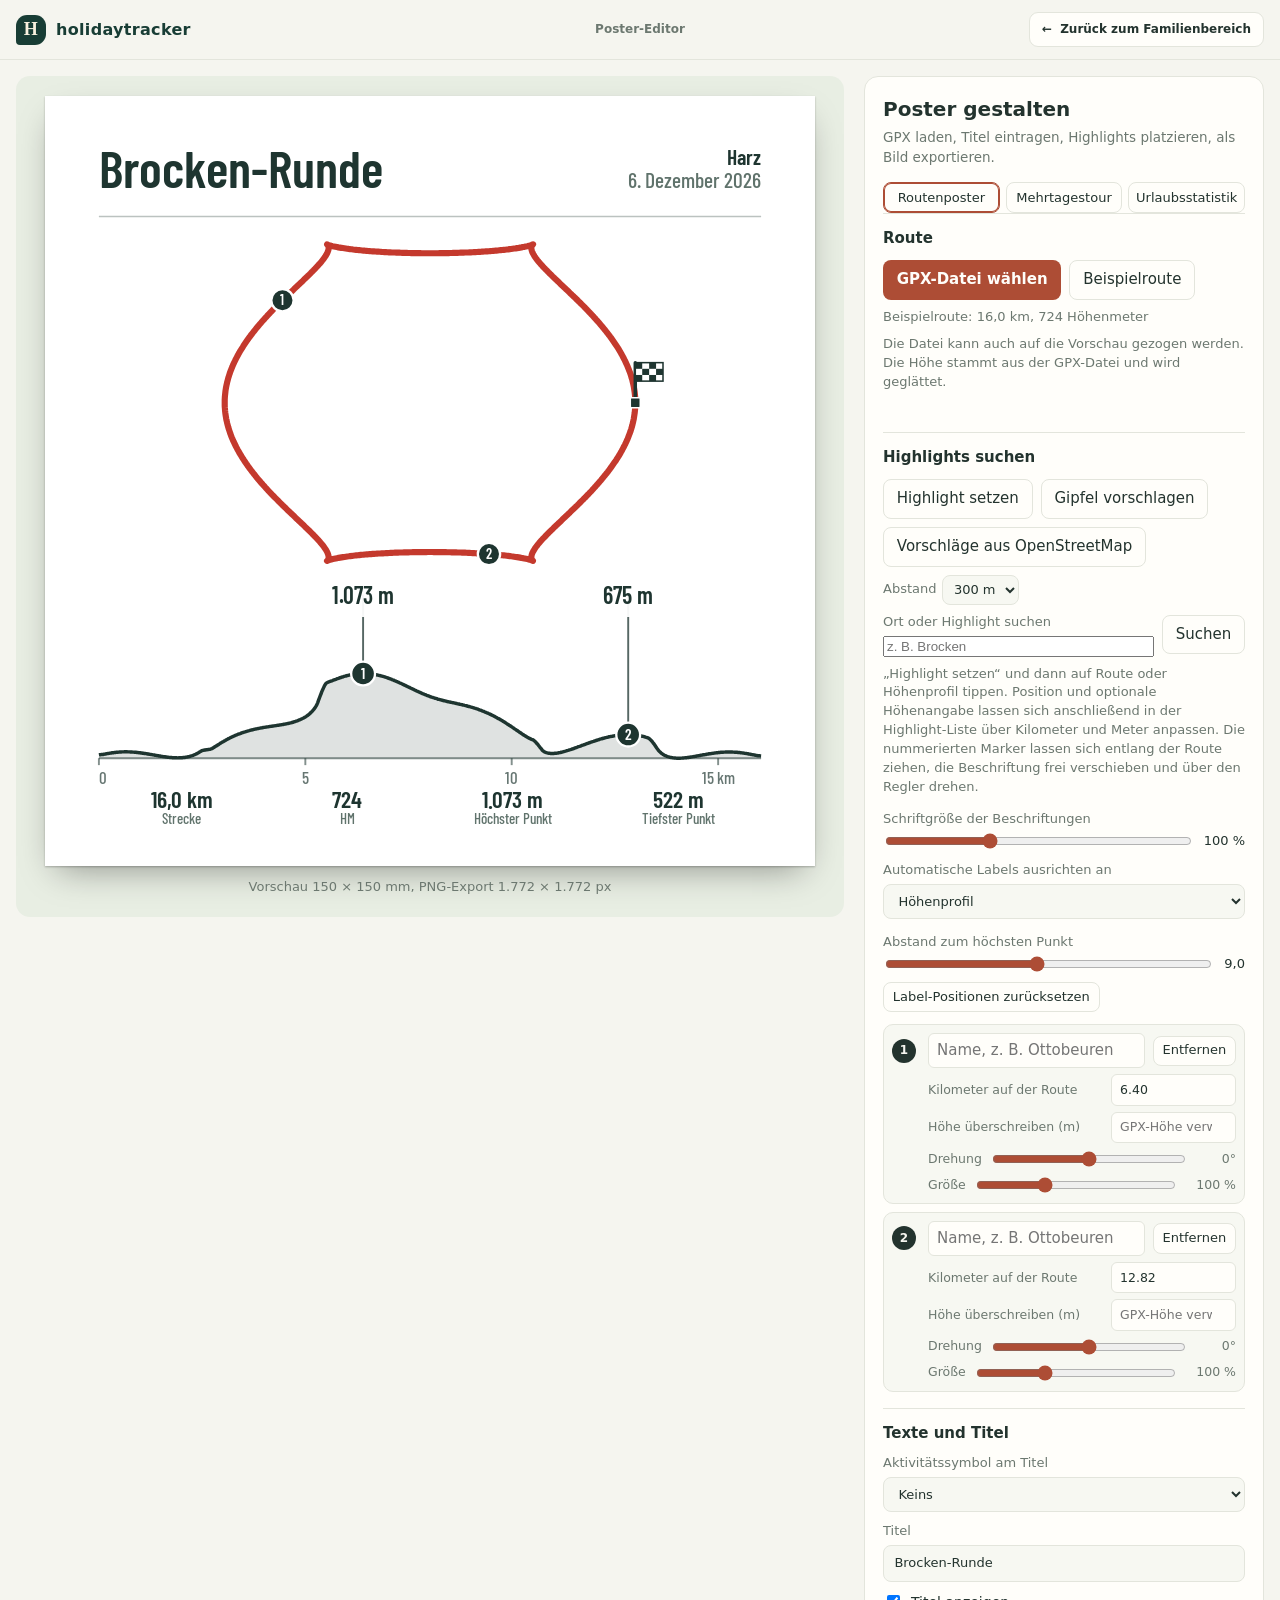
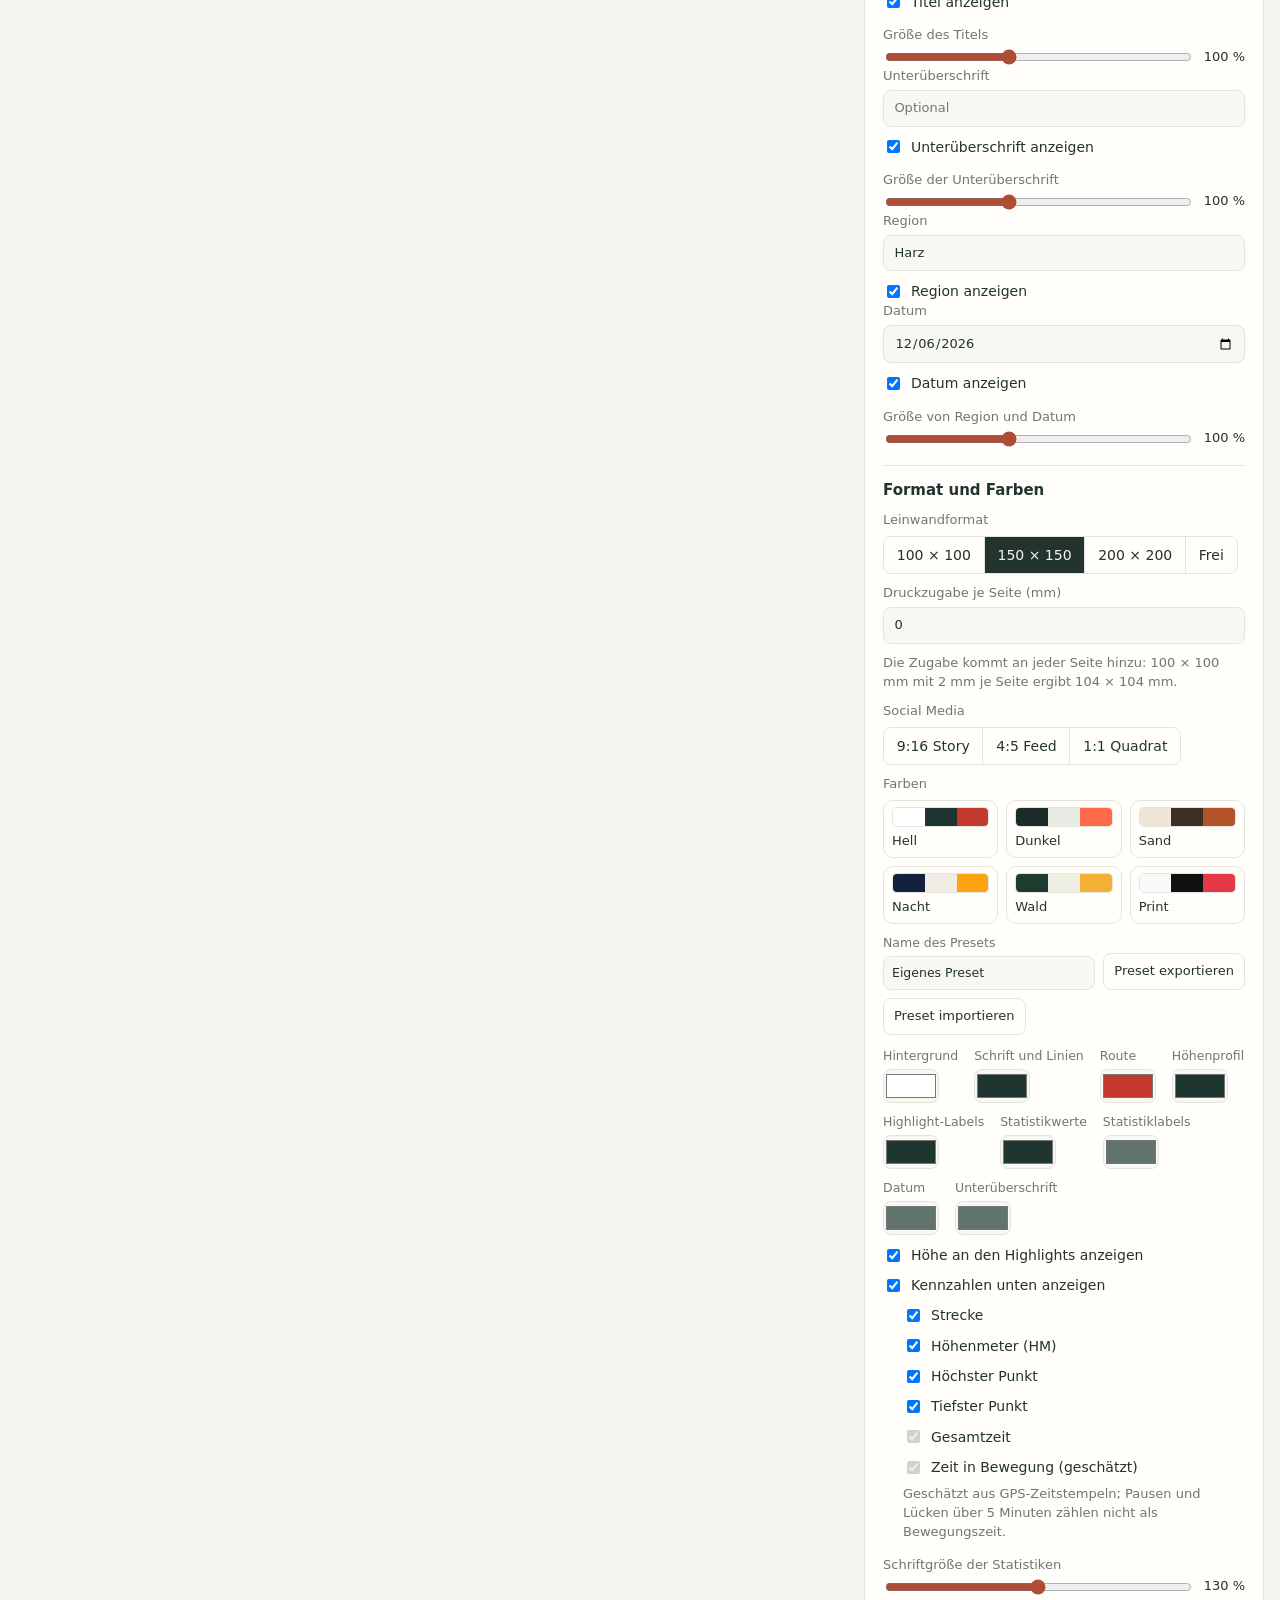
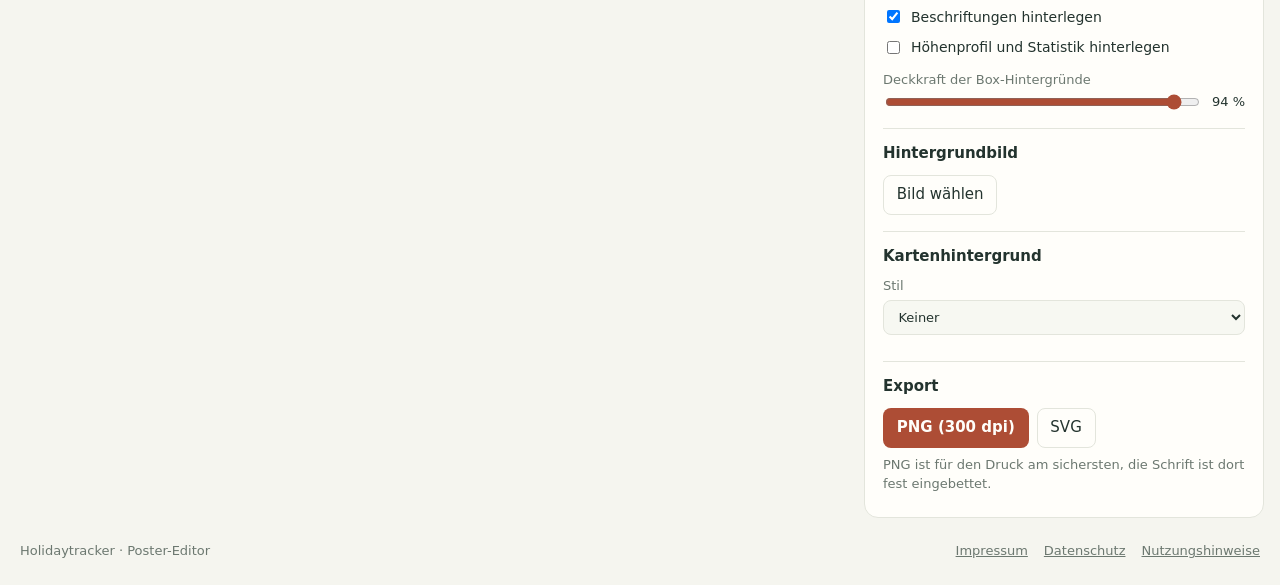
==== site/poster.html @ 9213a972 "Initial commit" ====
<!doctype html>
<html lang="de">
<head>
<meta charset="utf-8">
<meta name="viewport" content="width=device-width, initial-scale=1, viewport-fit=cover">
<title>Holidaytracker · Poster-Editor</title>
<link rel="manifest" href="manifest.webmanifest">
<meta name="theme-color" content="#f5f5ef">
<link rel="icon" href="web-icons/icon-192.png">
<link rel="apple-touch-icon" href="web-icons/apple-touch-icon.png">
<meta name="apple-mobile-web-app-capable" content="yes">
<meta name="mobile-web-app-capable" content="yes">
<meta name="apple-mobile-web-app-title" content="Holidaytracker">
<link rel="stylesheet" href="css/style.css?v=2026102111">
</head>
<body>
<header class="editor-topbar">
  <a class="editor-brand" href="./" aria-label="Holidaytracker-Startseite">
    <span class="editor-brand-mark" aria-hidden="true">H</span><span>holidaytracker</span>
  </a>
  <span class="editor-tool-name">Poster-Editor</span>
  <a class="editor-back" href="./"><span aria-hidden="true">←</span> Zurück zum Familienbereich</a>
</header>
<div class="app">
  <section class="stage" id="stage" aria-label="Vorschau">
    <div class="poster-wrap">
      <svg id="poster" viewBox="0 0 100 100" xmlns="http://www.w3.org/2000/svg" role="img" aria-label="Poster-Vorschau"></svg>
    </div>
    <p class="caption" id="caption"></p>
  </section>

  <aside class="panel">
    <h1>Poster gestalten</h1>
    <p class="lead" id="lead">GPX laden, Titel eintragen, Highlights platzieren, als Bild exportieren.</p>
    <div class="mode-tabs" role="group" aria-label="Posterart">
      <button class="btn" id="routeMode" type="button" aria-pressed="true">Routenposter</button>
      <button class="btn" id="stagesMode" type="button" aria-pressed="false">Mehrtagestour</button>
      <button class="btn" id="vacationMode" type="button" aria-pressed="false">Urlaubsstatistik</button>
    </div>

    <div class="group" id="routeGroup">
      <h2>Route</h2>
      <div class="row">
        <label class="btn primary" for="file">GPX-Datei wählen</label>
        <input type="file" id="file" hidden>
        <button class="btn" id="demo" type="button">Beispielroute</button>
      </div>
      <p id="tinfo"></p>
      <p class="hint">Die Datei kann auch auf die Vorschau gezogen werden. Die Höhe stammt aus der GPX-Datei und wird geglättet.</p>
      <p id="msg" role="status" aria-live="polite"></p>
    </div>

    <div class="group" id="tracksGroup" hidden>
      <h2 id="tracksHeading">Etappen</h2>
      <div class="row">
        <label class="btn primary" id="vacationFilesLabel" for="vacationFiles">Etappen-GPX laden</label>
        <input type="file" id="vacationFiles" accept=".gpx,application/gpx+xml,application/xml,text/xml" multiple hidden>
        <button class="btn small" id="clearVacation" type="button">Alle entfernen</button>
      </div>
      <p class="hint" id="tracksHint">Je Wandertag eine GPX-Datei laden. Die Etappen werden zusammen dargestellt.</p>
      <p class="hint" id="vacationMsg" role="status" aria-live="polite"></p>
      <div id="vacationList"></div>
    </div>

    <div class="group" id="textGroup">
      <h2>Texte und Titel</h2>
      <label class="field">Aktivitätssymbol am Titel
        <select id="activityLogo"><option value="none">Keins</option><option value="hike">Wandern (hiking)</option><option value="run">Laufen (directions run)</option><option value="bike">Fahrrad (directions bike)</option><option value="kayak">Kajak (kayak)</option><option value="sup">Stand Up Paddle</option><option value="swim">Schwimmen (pool)</option></select>
      </label>
      <label class="field">Titel<input type="text" id="title" autocomplete="off" placeholder="z. B. Brocken"></label>
      <label class="check"><input type="checkbox" id="showTitle" checked> Titel anzeigen</label>
      <div class="slider"><label for="titleFontSize">Größe des Titels</label><input type="range" id="titleFontSize" min="60" max="160" step="5" value="100"><output id="titleFontSizeOut">100 %</output></div>
      <label class="field">Unterüberschrift<input type="text" id="subtitle" autocomplete="off" placeholder="Optional"></label>
      <label class="check"><input type="checkbox" id="showSubtitle" checked> Unterüberschrift anzeigen</label>
      <div class="slider"><label for="subtitleFontSize">Größe der Unterüberschrift</label><input type="range" id="subtitleFontSize" min="60" max="160" step="5" value="100"><output id="subtitleFontSizeOut">100 %</output></div>
      <label class="field" id="regionField">Region<input type="text" id="region" autocomplete="off" placeholder="z. B. Harz"></label>
      <label class="check"><input type="checkbox" id="showRegion" checked> Region anzeigen</label>
      <label class="field" id="dateField">Datum<input type="date" id="date"></label>
      <label class="check" id="showDateRow"><input type="checkbox" id="showDate" checked> Datum anzeigen</label>
      <div class="slider"><label for="metaFontSize">Größe von Region und Datum</label><input type="range" id="metaFontSize" min="60" max="160" step="5" value="100"><output id="metaFontSizeOut">100 %</output></div>
    </div>

    <div class="group" id="vacationGroup" hidden>
      <h2 id="vacationHeading">Statistik</h2>
      <p class="label-line">Kennzahlen im Poster</p>
      <div class="vac-stat-options" id="vacationStatOptions">
        <div class="vac-stat-option" data-vac-stat-item="tours"><span class="vac-drag" draggable="true" title="Ziehen zum Sortieren" aria-label="Touren sortieren">⠿</span><label class="check"><input type="checkbox" data-vac-stat="tours" checked> Touren</label></div>
        <div class="vac-stat-option" data-vac-stat-item="ascent"><span class="vac-drag" draggable="true" title="Ziehen zum Sortieren" aria-label="Höhenmeter sortieren">⠿</span><label class="check"><input type="checkbox" data-vac-stat="ascent" checked> Höhenmeter</label></div>
        <div class="vac-stat-option" data-vac-stat-item="days"><span class="vac-drag" draggable="true" title="Ziehen zum Sortieren" aria-label="Wandertage sortieren">⠿</span><label class="check"><input type="checkbox" data-vac-stat="days" checked> Wandertage</label></div>
        <div class="vac-stat-option" data-vac-stat-item="longest"><span class="vac-drag" draggable="true" title="Ziehen zum Sortieren" aria-label="Längste Tour sortieren">⠿</span><label class="check"><input type="checkbox" data-vac-stat="longest" checked> Längste Tour</label></div>
        <div class="vac-stat-option" data-vac-stat-item="highest"><span class="vac-drag" draggable="true" title="Ziehen zum Sortieren" aria-label="Höchster Punkt sortieren">⠿</span><label class="check"><input type="checkbox" data-vac-stat="highest" checked> Höchster Punkt</label></div>
        <div class="vac-stat-option" data-vac-stat-item="average"><span class="vac-drag" draggable="true" title="Ziehen zum Sortieren" aria-label="Durchschnitt je Tour sortieren">⠿</span><label class="check"><input type="checkbox" data-vac-stat="average" checked> Ø je Tour</label></div>
        <div class="vac-stat-option" data-vac-stat-item="elapsed"><span class="vac-drag" draggable="true" title="Ziehen zum Sortieren" aria-label="Gesamtzeit sortieren">⠿</span><label class="check"><input type="checkbox" data-vac-stat="elapsed" checked> Gesamtzeit</label></div>
        <div class="vac-stat-option" data-vac-stat-item="moving"><span class="vac-drag" draggable="true" title="Ziehen zum Sortieren" aria-label="Bewegungszeit sortieren">⠿</span><label class="check"><input type="checkbox" data-vac-stat="moving" checked> Bewegungszeit</label></div>
      </div>
      <div class="slider">
        <label for="vacTextSize">Textgröße unterhalb der Linie</label>
        <input type="range" id="vacTextSize" min="70" max="160" step="5" value="100">
        <output id="vacTextSizeOut">100 %</output>
      </div>
      <div class="slider">
        <label for="vacLabelSize">Größe der Labels</label>
        <input type="range" id="vacLabelSize" min="70" max="160" step="5" value="100">
        <output id="vacLabelSizeOut">100 %</output>
      </div>
      <div class="slider">
        <label for="vacValueSize">Größe der Kilometerwerte über den Balken</label>
        <input type="range" id="vacValueSize" min="70" max="160" step="5" value="100">
        <output id="vacValueSizeOut">100 %</output>
      </div>
    </div>

    <div class="group" id="customizeGroup">
      <h2>Format und Farben</h2>
      <div id="printOptions">
        <p class="label-line" style="margin-top:0">Leinwandformat</p>
        <div class="seg fmtseg" role="group" aria-label="Leinwandgröße">
          <button type="button" data-fmt="c100" aria-pressed="false">100 × 100</button>
          <button type="button" data-fmt="c150" aria-pressed="true">150 × 150</button>
          <button type="button" data-fmt="c200" aria-pressed="false">200 × 200</button>
          <button type="button" data-fmt="custom" aria-pressed="false">Frei</button>
        </div>
        <div class="row" id="customSize" hidden>
          <label class="field" style="flex:1;margin:10px 0 0">Breite (mm)<input type="number" id="customWidth" min="50" max="1000" step="1" value="100"></label>
          <label class="field" style="flex:1;margin:10px 0 0">Höhe (mm)<input type="number" id="customHeight" min="50" max="1000" step="1" value="100"></label>
        </div>
        <label class="field" style="margin-top:10px">Druckzugabe je Seite (mm)<input type="number" id="printBleed" min="0" max="10" step="0.5" value="0"></label>
        <p class="hint">Die Zugabe kommt an jeder Seite hinzu: 100 × 100 mm mit 2 mm je Seite ergibt 104 × 104 mm.</p>
      </div>
      <p class="label-line">Social Media</p>
      <div class="seg fmtseg" role="group" aria-label="Social-Media-Format">
        <button type="button" data-fmt="story" aria-pressed="false">9:16 Story</button>
        <button type="button" data-fmt="feed" aria-pressed="false">4:5 Feed</button>
        <button type="button" data-fmt="sq" aria-pressed="false">1:1 Quadrat</button>
      </div>
      <p class="hint" id="fmtHint"></p>
      <label class="check" id="safeRow" hidden><input type="checkbox" id="optSafe" checked> App-Bereiche der Story einblenden</label>
      <p class="label-line">Farben</p>
      <div class="presets" id="presets" role="group" aria-label="Farbvorlagen"></div>
      <div class="preset-tools">
        <label class="color">Name des Presets<input type="text" id="presetName" value="Eigenes Preset" maxlength="40"></label>
        <button type="button" id="exportPreset">Preset exportieren</button>
        <button type="button" id="importPreset">Preset importieren</button>
        <input type="file" id="presetFile" accept=".json,application/json" hidden>
      </div>
      <p class="hint" id="presetHint" role="status" aria-live="polite"></p>
      <div class="colors">
        <label class="color">Hintergrund<input type="color" id="cBg"></label>
        <label class="color">Schrift und Linien<input type="color" id="cInk"></label>
        <label class="color"><span id="colorRouteLabel">Route</span><input type="color" id="cRoute"></label>
        <label class="color" id="colorStartFlagRow" hidden><span>Startflagge</span><input type="color" id="cStartFlag"></label>
        <label class="color" id="stageLegendColorRow" hidden>Etappenlegende<input type="color" id="cStageLegend"></label>
        <label class="color" id="colorProfileRow"><span>Höhenprofil</span><input type="color" id="cProfile"></label>
        <label class="color" id="colorHighlightRow"><span>Highlight-Labels</span><input type="color" id="cHighlight"></label>
        <label class="color">Statistikwerte<input type="color" id="cStatValue"></label>
        <label class="color">Statistiklabels<input type="color" id="cStatLabel"></label>
        <label class="color">Datum<input type="color" id="cDate"></label>
        <label class="color">Unterüberschrift<input type="color" id="cSubtitle"></label>
      </div>
      <label class="check" id="stageFlagsRow" hidden><input type="checkbox" id="showStageFlags" checked> Start- und Zielflaggen anzeigen</label>
      <div class="field" id="stageLegendRow" hidden><label for="stageLegendPosition">Legendenposition</label><select id="stageLegendPosition"><option value="none">Ausblenden</option><option value="top">Oben</option><option value="bottom">Unten</option><option value="left">Links</option><option value="right">Rechts</option></select></div>
      <div class="slider" id="stageLegendSizeRow" hidden><label for="stageLegendFontSize">Legendentextgröße</label><input type="range" id="stageLegendFontSize" min="70" max="160" step="5" value="100"><output id="stageLegendFontSizeOut">100 %</output></div>
      <label class="check" id="stageLegendBackgroundRow" hidden><input type="checkbox" id="stageLegendBackground" checked> Legendenbox anzeigen</label>
      <div class="slider" id="stageLegendOpacityRow" hidden><label for="stageLegendOpacity">Legendenbox-Deckkraft</label><input type="range" id="stageLegendOpacity" min="0" max="100" step="5" value="85"><output id="stageLegendOpacityOut">85 %</output></div>
      <p class="hint" id="contrastHint" style="color:var(--accent)"></p>
      <label class="check" id="optEleRow"><input type="checkbox" id="optEle" checked> Höhe an den Highlights anzeigen</label>
      <label class="check" id="optStatsRow"><input type="checkbox" id="optStats" checked> Kennzahlen unten anzeigen</label>
      <div id="statsOptions" style="margin-left:20px">
        <label class="check"><input type="checkbox" data-stat="distance" checked> Strecke</label>
        <label class="check"><input type="checkbox" data-stat="ascent" checked> Höhenmeter (HM)</label>
        <label class="check"><input type="checkbox" data-stat="max" checked> Höchster Punkt</label>
        <label class="check"><input type="checkbox" data-stat="min" checked> Tiefster Punkt</label>
        <label class="check"><input type="checkbox" data-stat="elapsed" checked> Gesamtzeit</label>
        <label class="check"><input type="checkbox" data-stat="moving" checked> Zeit in Bewegung (geschätzt)</label>
        <p class="hint">Geschätzt aus GPS-Zeitstempeln; Pausen und Lücken über 5 Minuten zählen nicht als Bewegungszeit.</p>
      </div>
      <div class="slider">
        <label for="statsFont">Schriftgröße der Statistiken</label>
        <input type="range" id="statsFont" min="80" max="180" step="5" value="130">
        <output id="statsFontOut">130 %</output>
      </div>
      <label class="check" id="optPlatesRow"><input type="checkbox" id="optPlates" checked> Beschriftungen hinterlegen</label>
      <label class="check" id="profilePlateRow"><input type="checkbox" id="profilePlate"> Höhenprofil und Statistik hinterlegen</label>
      <div class="slider" id="plateOpacityRow">
        <label for="plateOpacity">Deckkraft der Box-Hintergründe</label>
        <input type="range" id="plateOpacity" min="0" max="100" step="1" value="94">
        <output id="plateOpacityOut">94 %</output>
      </div>
    </div>

    <div class="group" id="backgroundGroup">
      <h2>Hintergrundbild</h2>
      <div class="row">
        <label class="btn" for="bgFile">Bild wählen</label>
        <input type="file" id="bgFile" accept="image/*" hidden>
        <button class="btn small" id="bgRemove" type="button" hidden>Entfernen</button>
      </div>
      <div id="bgCtl" hidden>
        <div class="slider">
          <label for="bgT">Transparenz</label>
          <input type="range" id="bgT" min="0" max="95" value="65">
          <output id="bgTOut">65 %</output>
        </div>
        <div class="slider">
          <label for="bgS">Zoom</label>
          <input type="range" id="bgS" min="50" max="400" value="100">
          <output id="bgSOut">100 %</output>
        </div>
        <div class="row" style="margin-top:10px">
          <button class="btn" id="bgPos" type="button" aria-pressed="false">Bild positionieren</button>
          <button class="btn" id="bgFit" type="button">Einpassen</button>
          <button class="btn" id="bgCrop" type="button">Auf Format zuschneiden</button>
          <button class="btn" id="bgOrig" type="button" hidden>Original</button>
        </div>
        <p class="hint">Positionieren: Bild auf der Vorschau ziehen, mit Mausrad oder Zoom-Regler skalieren. „Einpassen“ füllt das Format, „Zuschneiden“ behält nur den sichtbaren Ausschnitt.</p>
      </div>
    </div>

    <div class="group" id="mapGroup">
      <h2>Kartenhintergrund</h2>
      <label class="field">Stil
        <select id="mapStyle">
          <option value="none">Keiner</option>
          <option value="topo">Topo (OpenTopoMap)</option>
          <option value="osm">Standard (OpenStreetMap)</option>
          <option value="custom">Eigene Kachel-URL …</option>
        </select>
      </label>
      <div id="mapCtl" hidden>
        <div class="row" style="margin:8px 0">
          <button class="btn small" id="mapPos" type="button" aria-pressed="false">Karte positionieren</button>
          <button class="btn small" id="mapFit" type="button">Ansicht zurücksetzen</button>
        </div>
        <div class="slider">
          <label for="mapZoom">Kartenzoom</label>
          <input type="range" id="mapZoom" min="65" max="250" step="1" value="100">
          <output id="mapZoomOut">100 %</output>
        </div>
        <p class="hint">Im Poster ziehen, um Karte und Route zu verschieben. Mausrad oder Zoomregler ändert den Ausschnitt.</p>
        <div id="mapCustom" hidden>
          <label class="field">Kachel-URL<input type="text" id="mapUrl" placeholder="https://…/{z}/{x}/{y}.png" autocomplete="off"></label>
          <label class="field">Quellenangabe<input type="text" id="mapAttrText" placeholder="© Anbieter, © OpenStreetMap-Mitwirkende" autocomplete="off"></label>
        </div>
        <div class="slider">
          <label for="mapOp">Deckkraft</label>
          <input type="range" id="mapOp" min="10" max="100" value="70">
          <output id="mapOpOut">70 %</output>
        </div>
        <label class="check"><input type="checkbox" id="mapGray"> Graustufen</label>
        <label class="field" style="margin-top:10px">Ausdehnung
          <select id="mapExt"><option value="box">Nur Kartenbereich</option><option value="all">Ganzes Poster</option></select>
        </label>
        <label class="check"><input type="checkbox" id="mapAttr" checked> Quellenangabe auf dem Poster</label>
        <p class="hint" id="mapAttrHint"></p>
        <p class="hint" id="mapStatus"></p>
      </div>
    </div>

    <div class="group" id="highlightsGroup">
      <h2>Highlights suchen</h2>
      <div class="row">
        <button class="btn" id="addHl" type="button" aria-pressed="false">Highlight setzen</button>
        <button class="btn" id="peaks" type="button">Gipfel vorschlagen</button>
      </div>
      <div class="row" style="margin-top:8px">
        <button class="btn" id="osm" type="button">Vorschläge aus OpenStreetMap</button>
        <label class="inline">Abstand
          <select id="osmR"><option value="100">100 m</option><option value="200">200 m</option><option value="300" selected>300 m</option><option value="500">500 m</option></select>
        </label>
      </div>
      <div class="row" style="margin-top:8px">
        <label class="field" style="flex:1;margin:0">Ort oder Highlight suchen
          <input type="search" id="osmSearch" placeholder="z. B. Brocken" autocomplete="off">
        </label>
        <button class="btn" id="osmSearchBtn" type="button">Suchen</button>
      </div>
      <div id="osmbox" hidden>
        <div id="osmlist"></div>
        <button class="btn primary small" id="osmAdd" type="button" style="margin-top:8px">Auswahl übernehmen</button>
      </div>
      <p class="hint">„Highlight setzen“ und dann auf Route oder Höhenprofil tippen. Position und optionale Höhenangabe lassen sich anschließend in der Highlight-Liste über Kilometer und Meter anpassen. Die nummerierten Marker lassen sich entlang der Route ziehen, die Beschriftung frei verschieben und über den Regler drehen.</p>
      <div class="slider">
        <label for="hlFont">Schriftgröße der Beschriftungen</label>
        <input type="range" id="hlFont" min="70" max="160" step="5" value="100">
        <output id="hlFontOut">100 %</output>
      </div>
      <label class="field" style="margin-top:10px">Automatische Labels ausrichten an
        <select id="labelMode"><option value="profile">Höhenprofil</option><option value="route">Route</option></select>
      </label>
      <div class="slider">
        <label for="gap" id="gapLabel">Abstand zum höchsten Punkt</label>
        <input type="range" id="gap" min="3" max="16" step="0.5" value="9">
        <output id="gapOut">9,0</output>
      </div>
      <p class="hint" id="ovl" style="color:var(--accent)"></p>
      <button class="btn small" id="resetPos" type="button">Label-Positionen zurücksetzen</button>
      <div id="hlist"></div>
    </div>

    <div class="group" id="exportGroup">
      <h2>Export</h2>
      <div class="row">
        <button class="btn primary" id="expPng" type="button">PNG (300 dpi)</button>
        <button class="btn" id="expSvg" type="button">SVG</button>
        <button class="btn" id="shareBtn" type="button" hidden>Teilen …</button>
      </div>
      <p class="hint">PNG ist für den Druck am sichersten, die Schrift ist dort fest eingebettet.</p>
    </div>
  </aside>
</div>
<footer class="site-footer">
  <span>Holidaytracker · Poster-Editor</span>
  <nav aria-label="Rechtliche Informationen">
    <a href="impressum.html">Impressum</a>
    <a href="datenschutz.html">Datenschutz</a>
    <a href="nutzung.html">Nutzungshinweise</a>
  </nav>
</footer>















<script src="js/00-fonts.js?v=20261020081610"></script>
<script src="js/10-core.js?v=20261020081610"></script>
<script src="js/20-track.js?v=20261020081610"></script>
<script src="js/30-geometry.js?v=20261020081610"></script>
<script src="js/31-render.js?v=20261020081610"></script>
<script src="js/40-highlights.js?v=20261020081610"></script>
<script src="js/50-osm.js?v=2026102114"></script>
<script src="js/55-vacation.js?v=2026102111"></script>
<script src="js/56-vacation-source.js?v=2"></script>
<script src="js/60-background.js?v=20261020081610"></script>
<script src="js/61-map.js?v=20261020081610"></script>
<script src="js/70-interaction.js?v=2026102111"></script>
<script src="js/80-controls.js?v=20261020081610"></script>
<script src="js/90-export.js?v=20261020081610"></script>
<script src="js/98-start.js?v=20261020081610"></script>
<script src="js/99-pwa.js?v=20261020081610"></script>
</body>
</html>
---- site/css/style.css ----
:root{
  --bg:#f2f4f0; --panel:#ffffff; --line:#d6dcd3; --text:#1b2a26; --muted:#5b6a64;
  --accent:#b8321f; --on-accent:#ffffff; --stage:#dfe4dc; --field:#f6f8f4;
  color-scheme: light dark;
  box-sizing:border-box;
  padding-top:env(safe-area-inset-top,0px);
  padding-bottom:env(safe-area-inset-bottom,0px);
}
@media (prefers-color-scheme: dark){
  :root:not([data-theme="light"]){
    --bg:#0f1715; --panel:#18221f; --line:#2b3a35; --text:#e3eae5; --muted:#8fa19a;
    --accent:#ff6b4a; --on-accent:#1c0d08; --stage:#0b1210; --field:#111a17;
  }
}
:root[data-theme="dark"]{
  --bg:#0f1715; --panel:#18221f; --line:#2b3a35; --text:#e3eae5; --muted:#8fa19a;
  --accent:#ff6b4a; --on-accent:#1c0d08; --stage:#0b1210; --field:#111a17;
}
html{scroll-padding-top:env(safe-area-inset-top,0px);height:100%}
*,*::before,*::after{box-sizing:inherit}
body{margin:0;background:var(--bg);color:var(--text);font:15px/1.45 system-ui,-apple-system,"Segoe UI",Roboto,sans-serif;min-height:100%}

.app{display:grid;grid-template-columns:minmax(0,1fr) 400px;gap:20px;padding:16px;max-width:1280px;margin:0 auto}
.stage{position:sticky;top:16px;align-self:start;background:var(--stage);border-radius:14px;padding:20px;display:flex;flex-direction:column;align-items:center;gap:12px}
.poster-wrap{--ratio:1;width:min(100%, calc((100vh - 130px) * var(--ratio)));aspect-ratio:var(--ratio)}
#poster{display:block;width:100%;height:100%;box-shadow:0 1px 2px rgba(0,0,0,.25),0 14px 34px -12px rgba(0,0,0,.4)}
#poster.adding{cursor:crosshair}
#poster [data-drag]{cursor:grab;touch-action:none;pointer-events:all}
#poster.dragging [data-drag]{cursor:grabbing}
.caption{margin:0;color:var(--muted);font-size:13px;text-align:center}
.site-footer{max-width:1280px;margin:0 auto;padding:8px 20px 24px;display:flex;justify-content:space-between;gap:12px;flex-wrap:wrap;color:var(--muted);font-size:13px}
.site-footer nav{display:flex;gap:16px;flex-wrap:wrap}
.site-footer a{color:inherit}
.stage.drop{outline:2px dashed var(--accent);outline-offset:-8px}

.panel{display:flex;flex-direction:column;background:var(--panel);border:1px solid var(--line);border-radius:14px;padding:18px 18px 8px}
.panel>.group{order:5}
.panel>#routeGroup{order:1}
.panel>#tracksGroup{order:2}
.panel>#highlightsGroup{order:3}
.panel>#textGroup{order:4}
.panel>#customizeGroup{order:5}
.panel>#vacationGroup{order:6}
.panel>#backgroundGroup{order:7}
.panel>#mapGroup{order:8}
.panel>#exportGroup{order:9}
.panel h1{font-size:20px;margin:0 0 4px;font-weight:650}
.panel .lead{margin:0 0 6px;color:var(--muted);font-size:13.5px}
.mode-tabs{display:grid;grid-template-columns:repeat(3,minmax(0,1fr));gap:6px;margin:8px 0 0}
.mode-tabs .btn{min-width:0;padding:.45rem .35rem;font-size:13px;line-height:1.2;white-space:normal}
.mode-tabs .btn[aria-pressed="true"]{border-color:var(--accent);box-shadow:inset 0 0 0 1px var(--accent)}
.group{border-top:1px solid var(--line);padding:14px 0 16px}
.group:first-of-type{border-top:0}
.group h2{font-size:15px;margin:0 0 10px;font-weight:650}
.row{display:flex;flex-wrap:wrap;gap:8px;align-items:center}
.field{display:flex;flex-direction:column;gap:4px;margin-bottom:10px;font-size:13px;color:var(--muted)}
.field input[type=text],.field input[type=date],.field input[type=number]{font:inherit;color:var(--text);background:var(--field);border:1px solid var(--line);border-radius:8px;padding:.5rem .65rem;width:100%;min-width:0}
.field input:focus-visible,.btn:focus-visible,.seg button:focus-visible,.hl-card input:focus-visible,input[type=range]:focus-visible{outline:2px solid var(--accent);outline-offset:2px}
.btn{font:inherit;color:var(--text);background:var(--panel);border:1px solid var(--line);border-radius:8px;padding:.5rem .8rem;cursor:pointer}
.btn:hover{border-color:var(--muted)}
.btn.primary{background:var(--accent);color:var(--on-accent);border-color:transparent;font-weight:600}
.btn[aria-pressed="true"]{border-color:var(--accent);box-shadow:inset 0 0 0 1px var(--accent)}
.btn.small{padding:.3rem .55rem;font-size:13px}
.seg{display:inline-flex;border:1px solid var(--line);border-radius:8px;overflow:hidden}
.seg button{font:inherit;font-size:14px;color:var(--text);background:var(--panel);border:0;padding:.5rem .8rem;cursor:pointer}
.seg button+button{border-left:1px solid var(--line)}
.seg button[aria-pressed="true"]{background:var(--text);color:var(--bg)}
.label-line{font-size:13px;color:var(--muted);margin:10px 0 6px}
.check{display:flex;gap:8px;align-items:center;font-size:14px;margin-top:10px}
.hint{color:var(--muted);font-size:13px;margin:8px 0 0}
#msg{min-height:1.3em;font-size:13px;color:var(--accent);margin:8px 0 0}
#tinfo{color:var(--muted);font-size:13px;margin:8px 0 0}

#hlist{display:flex;flex-direction:column;gap:8px;margin-top:12px}
#vacationList{display:flex;flex-direction:column;gap:7px;margin-top:10px}
.vac-stat-options{display:flex;flex-direction:column;gap:3px}
.vac-stat-option{display:grid;grid-template-columns:24px 1fr;align-items:center;border-radius:6px}
.vac-stat-option .check{margin-top:0}
.vac-drag{display:grid;place-items:center;height:28px;color:var(--muted);cursor:grab;user-select:none;touch-action:none}
.vac-drag:active{cursor:grabbing}
.vac-stat-option.drag-over{outline:1px dashed var(--accent);background:var(--field)}
.vac-stat-option.dragging{opacity:.45}
.vac-item{display:flex;flex-wrap:wrap;gap:8px;align-items:center;justify-content:space-between;border:1px solid var(--line);border-radius:9px;padding:7px 8px;background:var(--field)}
.vac-file{display:flex;gap:8px;align-items:flex-start;min-width:0;flex:1 1 auto;font-size:13px}
.vac-file input{margin-top:4px;accent-color:var(--accent)}
.vac-file-info{display:flex;flex-direction:column;min-width:0;overflow-wrap:anywhere}
.vac-file-info small{color:var(--muted);font-size:12px}
.vac-route-poster{white-space:nowrap}
.vac-stage-color{width:38px;height:30px;flex:0 0 38px;padding:2px;border:1px solid var(--line);border-radius:6px;background:var(--panel);cursor:pointer}
.vac-stage-name{box-sizing:border-box;width:110px;min-width:70px;flex:0 1 110px;padding:.4rem .5rem;border:1px solid var(--line);border-radius:6px;background:var(--panel);color:var(--text);font:inherit;font-size:12px}
.vac-stage-name:focus-visible{outline:2px solid var(--accent);outline-offset:1px}
.hl-card{display:grid;grid-template-columns:28px 1fr auto;gap:6px 8px;align-items:center;border:1px solid var(--line);border-radius:10px;padding:8px;background:var(--field)}
.badge{width:24px;height:24px;border-radius:50%;background:var(--text);color:var(--bg);display:grid;place-items:center;font-size:12px;font-weight:650}
.hl-card input[type=text]{font:inherit;color:var(--text);background:var(--panel);border:1px solid var(--line);border-radius:6px;padding:.35rem .5rem;min-width:0}
.hl-card .hl-number{grid-column:2 / 4;display:flex;align-items:center;justify-content:space-between;gap:8px;font-size:12.5px;color:var(--muted)}
.hl-card .hl-number input{box-sizing:border-box;width:125px;max-width:48%;font:inherit;color:var(--text);background:var(--panel);border:1px solid var(--line);border-radius:6px;padding:.35rem .5rem}
.hl-card .rot,.hl-card .size{grid-column:2 / 4;display:flex;gap:8px;align-items:center;font-size:12.5px;color:var(--muted)}
.hl-card .rot input,.hl-card .size input{flex:1;min-width:0;accent-color:var(--accent)}
.hl-card .rot output,.hl-card .size output{text-align:right;font-variant-numeric:tabular-nums}
.hl-card .rot output{width:3.2em}
.hl-card .size output{width:4em}


.inline{display:inline-flex;gap:6px;align-items:center;font-size:13px;color:var(--muted)}
.inline select{font:inherit;color:var(--text);background:var(--field);border:1px solid var(--line);border-radius:8px;padding:.35rem .4rem}
#osmbox{margin-top:10px}
#osmlist{max-height:260px;overflow:auto;border:1px solid var(--line);border-radius:10px;background:var(--field)}
.cand{display:flex;gap:8px;align-items:flex-start;padding:7px 9px;border-top:1px solid var(--line);cursor:pointer;font-size:14px}
.cand:first-child{border-top:0}
.cand span{display:flex;flex-direction:column;min-width:0}
.cand small{color:var(--muted);font-size:12px}

.slider{display:grid;grid-template-columns:1fr auto;gap:2px 10px;align-items:center;margin-top:14px;font-size:13px;color:var(--muted)}
.slider input{grid-column:1;accent-color:var(--accent);min-width:0}
.slider output{grid-column:2;font-variant-numeric:tabular-nums;color:var(--text)}
.slider label{grid-column:1 / 3}

.presets{display:grid;grid-template-columns:repeat(3,minmax(0,1fr));gap:8px}
.preset{font:inherit;font-size:13px;color:var(--text);background:var(--panel);border:1px solid var(--line);border-radius:10px;padding:6px 8px;cursor:pointer;display:flex;flex-direction:column;gap:5px;align-items:flex-start}
.preset[aria-pressed="true"]{border-color:var(--accent);box-shadow:inset 0 0 0 1px var(--accent)}
.preset .sw{display:flex;width:100%;height:20px;border-radius:5px;overflow:hidden;border:1px solid var(--line)}
.preset .sw i{flex:1}
.preset-tools{display:flex;align-items:flex-end;flex-wrap:wrap;gap:8px;margin-top:10px}
.preset-tools .color{flex:1 1 170px;min-width:150px}
.preset-tools .color input{box-sizing:border-box;width:100%;height:34px;padding:6px 8px;color:var(--text);font:inherit;cursor:text}
.preset-tools button{font:inherit;font-size:13px;color:var(--text);background:var(--panel);border:1px solid var(--line);border-radius:8px;padding:8px 10px;cursor:pointer}
#presetHint:empty{display:none}
.colors{display:flex;flex-wrap:wrap;gap:10px 16px;margin-top:12px}
.color{display:flex;flex-direction:column;gap:4px;font-size:12.5px;color:var(--muted)}
.color input{width:56px;height:34px;padding:0;border:1px solid var(--line);border-radius:8px;background:var(--field);cursor:pointer}

[hidden]{display:none !important}
#poster.posing{touch-action:none;cursor:move}
#poster.map-posing{touch-action:none;cursor:grab}
#poster.map-posing.dragging{cursor:grabbing}

.field select{font:inherit;color:var(--text);background:var(--field);border:1px solid var(--line);border-radius:8px;padding:.5rem .65rem;width:100%;min-width:0}
.field select:focus-visible{outline:2px solid var(--accent);outline-offset:2px}

@media (max-width: 860px){
  .app{grid-template-columns:minmax(0,1fr);padding:10px;gap:12px}
  .stage{top:env(safe-area-inset-top,0px);z-index:5;padding:10px;border-radius:12px}
  .poster-wrap{width:min(100%, calc(46vh * var(--ratio)))}
  .caption{font-size:12px}
}

#shareBtn[hidden]{display:none}

/* Holidaytracker editor shell */
:root,
:root:not([data-theme="light"]),
:root[data-theme="dark"]{
  --bg:#f5f5ef;--panel:#fffefa;--line:#e3e5dc;--text:#23332e;--muted:#6c7870;
  --accent:#ad4d35;--on-accent:#fffefa;--stage:#e8eee3;--field:#f7f8f2;
  color-scheme:light;
}
.editor-topbar{position:sticky;top:0;z-index:20;display:grid;grid-template-columns:1fr auto 1fr;align-items:center;gap:14px;max-width:1280px;margin:0 auto;padding:12px 16px;background:var(--bg);border-bottom:1px solid var(--line)}
.editor-brand{display:inline-flex;align-items:center;gap:10px;width:max-content;color:#183d35;text-decoration:none;font-size:16px;font-weight:700;letter-spacing:.02em}
.editor-brand-mark{display:grid;place-items:center;width:30px;height:30px;border-radius:11px 11px 11px 4px;background:#183d35;color:#f9f1df;font:600 18px Georgia,serif}
.editor-tool-name{color:var(--muted);font-size:12px;font-weight:600}
.editor-back{justify-self:end;display:inline-flex;align-items:center;gap:8px;padding:8px 12px;border:1px solid var(--line);border-radius:9px;background:var(--panel);color:var(--text);text-decoration:none;font-size:12px;font-weight:650;transition:border-color .15s,color .15s}
.editor-back:hover{border-color:var(--accent);color:var(--accent)}
.stage{top:76px}
@media(max-width:860px){.editor-topbar{grid-template-columns:1fr auto;padding:10px 12px}.editor-tool-name{display:none}.stage{top:60px}}
@media(max-width:420px){.editor-brand{font-size:14px}.editor-brand-mark{width:27px;height:27px}.editor-back{gap:5px;padding:7px 9px;font-size:11px}}
.vacation-card-actions a{text-decoration:none}
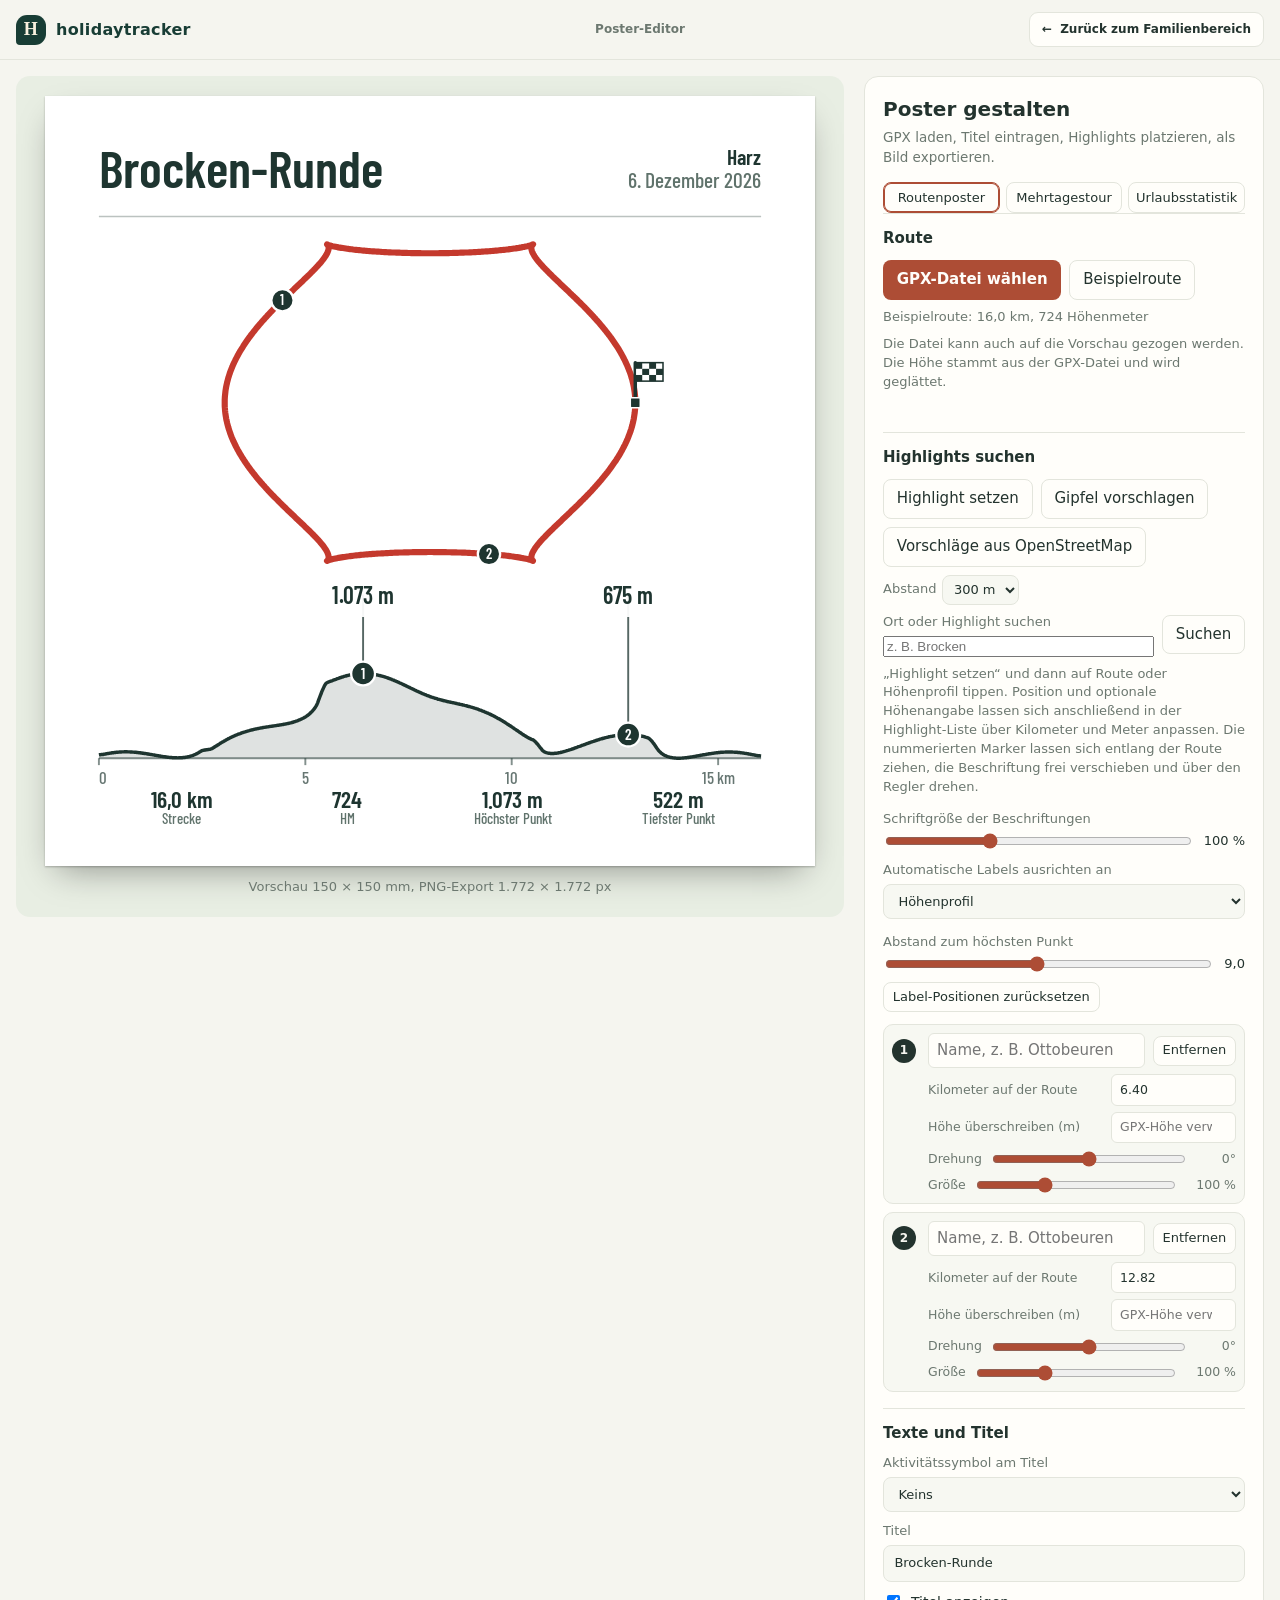
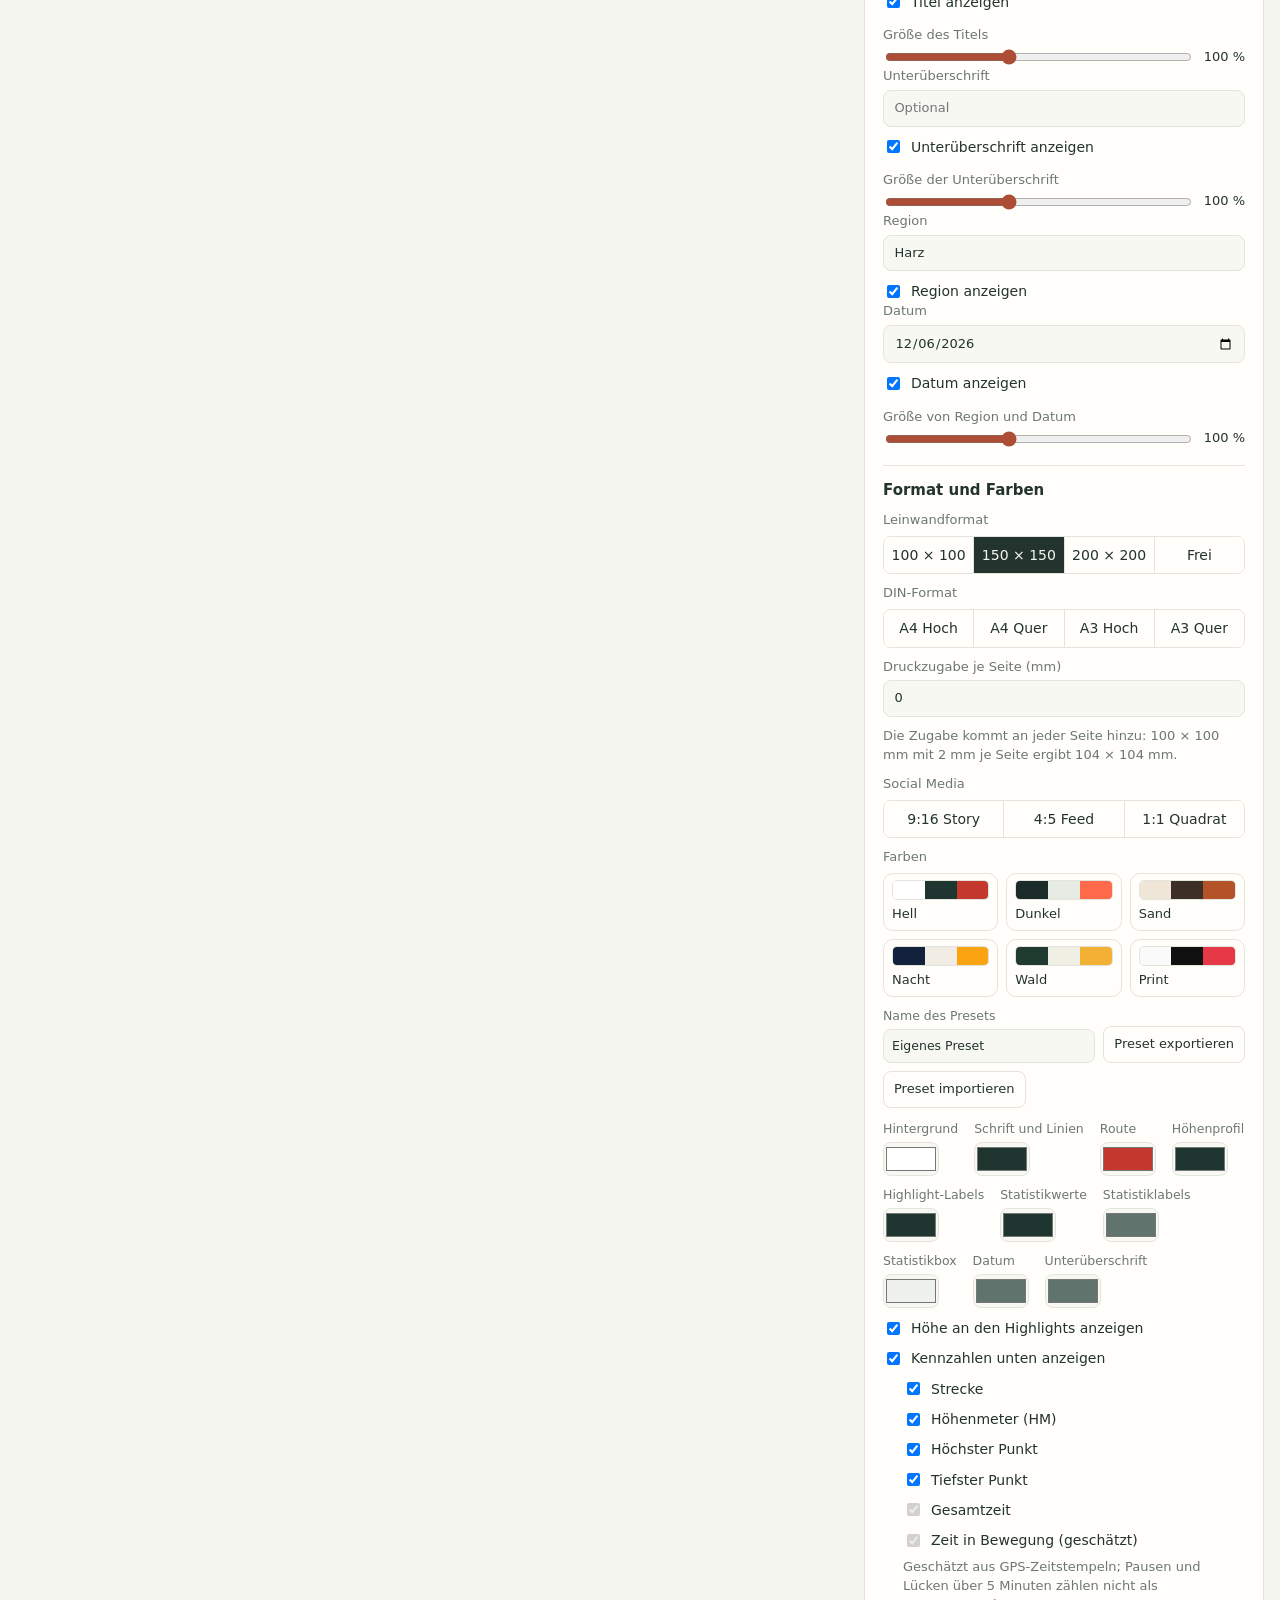
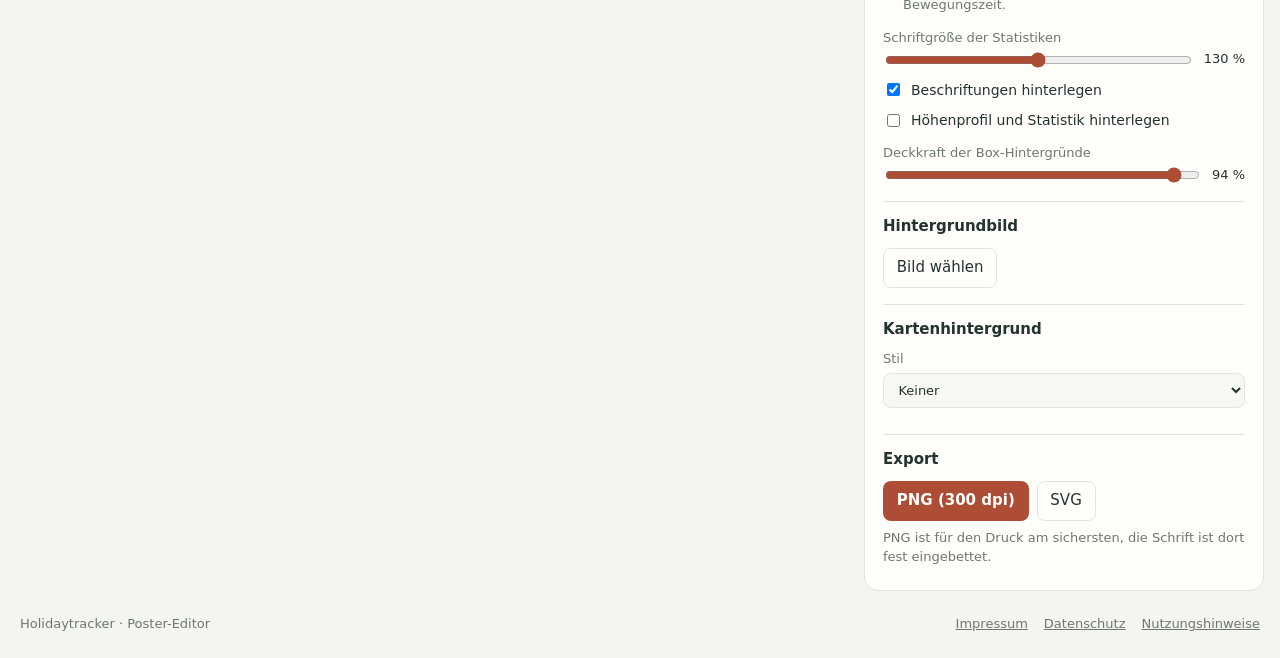
==== commit 7b6eb48a: "Initial commit" ====
--- a/site/poster.html
+++ b/site/poster.html
@@ -11,7 +11,7 @@
 <meta name="apple-mobile-web-app-capable" content="yes">
 <meta name="mobile-web-app-capable" content="yes">
 <meta name="apple-mobile-web-app-title" content="Holidaytracker">
-<link rel="stylesheet" href="css/style.css?v=2026102111">
+<link rel="stylesheet" href="css/style.css?v=20261021172530">
 </head>
 <body>
 <header class="editor-topbar">
@@ -120,6 +120,13 @@
           <button type="button" data-fmt="c200" aria-pressed="false">200 × 200</button>
           <button type="button" data-fmt="custom" aria-pressed="false">Frei</button>
         </div>
+        <p class="label-line">DIN-Format</p>
+        <div class="seg fmtseg" role="group" aria-label="DIN-Papierformat">
+          <button type="button" data-fmt="a4p" aria-pressed="false">A4 Hoch</button>
+          <button type="button" data-fmt="a4l" aria-pressed="false">A4 Quer</button>
+          <button type="button" data-fmt="a3p" aria-pressed="false">A3 Hoch</button>
+          <button type="button" data-fmt="a3l" aria-pressed="false">A3 Quer</button>
+        </div>
         <div class="row" id="customSize" hidden>
           <label class="field" style="flex:1;margin:10px 0 0">Breite (mm)<input type="number" id="customWidth" min="50" max="1000" step="1" value="100"></label>
           <label class="field" style="flex:1;margin:10px 0 0">Höhe (mm)<input type="number" id="customHeight" min="50" max="1000" step="1" value="100"></label>
@@ -154,6 +161,7 @@
         <label class="color" id="colorHighlightRow"><span>Highlight-Labels</span><input type="color" id="cHighlight"></label>
         <label class="color">Statistikwerte<input type="color" id="cStatValue"></label>
         <label class="color">Statistiklabels<input type="color" id="cStatLabel"></label>
+        <label class="color">Statistikbox<input type="color" id="cStatsBg"></label>
         <label class="color">Datum<input type="color" id="cDate"></label>
         <label class="color">Unterüberschrift<input type="color" id="cSubtitle"></label>
       </div>
@@ -331,21 +339,22 @@
 
 
 
-<script src="js/00-fonts.js?v=20261020081610"></script>
-<script src="js/10-core.js?v=20261020081610"></script>
-<script src="js/20-track.js?v=20261020081610"></script>
-<script src="js/30-geometry.js?v=20261020081610"></script>
-<script src="js/31-render.js?v=20261020081610"></script>
-<script src="js/40-highlights.js?v=20261020081610"></script>
-<script src="js/50-osm.js?v=2026102114"></script>
-<script src="js/55-vacation.js?v=2026102111"></script>
+<script src="js/00-fonts.js?v=20261021172530"></script>
+<script src="js/10-core.js?v=20261021172530"></script>
+<script src="js/20-track.js?v=20261021172530"></script>
+<script src="js/30-geometry.js?v=20261021172530"></script>
+<script src="js/31-render.js?v=20261021172530"></script>
+<script src="js/40-highlights.js?v=20261021172530"></script>
+<script src="js/50-osm.js?v=20261021172530"></script>
+<script src="js/55-vacation.js?v=20261021172530"></script>
 <script src="js/56-vacation-source.js?v=2"></script>
-<script src="js/60-background.js?v=20261020081610"></script>
-<script src="js/61-map.js?v=20261020081610"></script>
-<script src="js/70-interaction.js?v=2026102111"></script>
-<script src="js/80-controls.js?v=20261020081610"></script>
-<script src="js/90-export.js?v=20261020081610"></script>
-<script src="js/98-start.js?v=20261020081610"></script>
-<script src="js/99-pwa.js?v=20261020081610"></script>
+<script src="js/60-background.js?v=20261021172530"></script>
+<script src="js/61-map.js?v=20261021172530"></script>
+<script src="js/70-interaction.js?v=20261021172530"></script>
+<script src="js/80-controls.js?v=20261021172530"></script>
+<script src="js/90-export.js?v=20261021172530"></script>
+<script src="js/98-start.js?v=20261021172530"></script>
+<script src="js/99-pwa.js?v=20261021172530"></script>
 </body>
 </html>
+
--- a/site/css/style.css
+++ b/site/css/style.css
@@ -65,6 +65,8 @@
 .seg button{font:inherit;font-size:14px;color:var(--text);background:var(--panel);border:0;padding:.5rem .8rem;cursor:pointer}
 .seg button+button{border-left:1px solid var(--line)}
 .seg button[aria-pressed="true"]{background:var(--text);color:var(--bg)}
+.fmtseg{display:flex;width:100%}
+.fmtseg button{flex:1;min-width:0;padding-left:.45rem;padding-right:.45rem;white-space:nowrap}
 .label-line{font-size:13px;color:var(--muted);margin:10px 0 6px}
 .check{display:flex;gap:8px;align-items:center;font-size:14px;margin-top:10px}
 .hint{color:var(--muted);font-size:13px;margin:8px 0 0}
@@ -80,12 +82,11 @@
 .vac-drag:active{cursor:grabbing}
 .vac-stat-option.drag-over{outline:1px dashed var(--accent);background:var(--field)}
 .vac-stat-option.dragging{opacity:.45}
-.vac-item{display:flex;flex-wrap:wrap;gap:8px;align-items:center;justify-content:space-between;border:1px solid var(--line);border-radius:9px;padding:7px 8px;background:var(--field)}
+.vac-item{display:flex;gap:8px;align-items:center;justify-content:space-between;border:1px solid var(--line);border-radius:9px;padding:7px 8px;background:var(--field)}
 .vac-file{display:flex;gap:8px;align-items:flex-start;min-width:0;flex:1 1 auto;font-size:13px}
 .vac-file input{margin-top:4px;accent-color:var(--accent)}
 .vac-file-info{display:flex;flex-direction:column;min-width:0;overflow-wrap:anywhere}
 .vac-file-info small{color:var(--muted);font-size:12px}
-.vac-route-poster{white-space:nowrap}
 .vac-stage-color{width:38px;height:30px;flex:0 0 38px;padding:2px;border:1px solid var(--line);border-radius:6px;background:var(--panel);cursor:pointer}
 .vac-stage-name{box-sizing:border-box;width:110px;min-width:70px;flex:0 1 110px;padding:.4rem .5rem;border:1px solid var(--line);border-radius:6px;background:var(--panel);color:var(--text);font:inherit;font-size:12px}
 .vac-stage-name:focus-visible{outline:2px solid var(--accent);outline-offset:1px}
@@ -164,3 +165,4 @@
 @media(max-width:860px){.editor-topbar{grid-template-columns:1fr auto;padding:10px 12px}.editor-tool-name{display:none}.stage{top:60px}}
 @media(max-width:420px){.editor-brand{font-size:14px}.editor-brand-mark{width:27px;height:27px}.editor-back{gap:5px;padding:7px 9px;font-size:11px}}
 .vacation-card-actions a{text-decoration:none}
+
